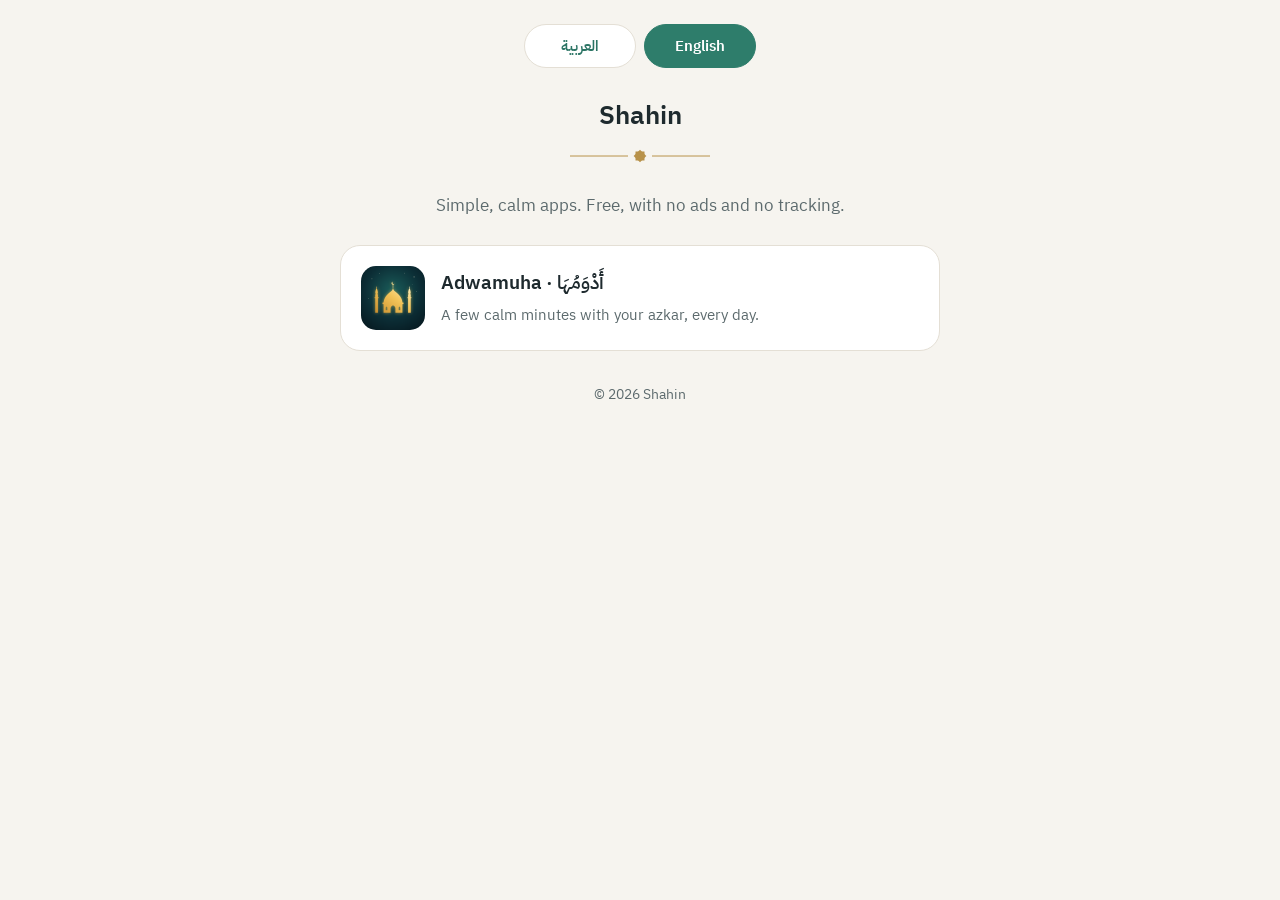
==== index.html @ 7285d350 "Privacy and support pages for Adwamuha" ====
<!doctype html>
<html lang="ar" dir="rtl" data-title-ar="تطبيقات Shahin" data-title-en="Apps by Shahin">
<head>
  <meta charset="utf-8">
  <meta name="viewport" content="width=device-width, initial-scale=1">
  <title>Apps by Shahin</title>
  <meta name="description" content="Simple, calm apps by Shahin. Free, with no ads and no tracking.">
  <link rel="icon" href="assets/favicon.png">
  <link rel="apple-touch-icon" href="assets/apple-touch-icon.png">
  <link rel="stylesheet" href="assets/style.css">
  <script src="assets/lang.js"></script>
</head>
<body>
<main>
  <div class="lang-switch" role="group" aria-label="Language / اللغة">
    <button type="button" data-set-lang="ar" lang="ar">العربية</button>
    <button type="button" data-set-lang="en" lang="en">English</button>
  </div>

  <header class="app-head">
    <h1 lang="en" dir="ltr">Shahin</h1>
    <svg class="ornament" width="140" height="14" viewBox="0 0 140 14" aria-hidden="true">
      <path d="M0 7h58M82 7h58" stroke="currentColor" stroke-width="1"/>
      <g transform="translate(70 7)" fill="currentColor">
        <rect x="-4.5" y="-4.5" width="9" height="9"/>
        <rect x="-4.5" y="-4.5" width="9" height="9" transform="rotate(45)"/>
      </g>
    </svg>
  </header>

  <div class="only-ar" lang="ar" dir="rtl">
    <p class="tagline">تطبيقات بسيطة وهادئة، مجانية وبلا إعلانات ولا تتبّع.</p>
    <section class="card">
      <a class="app-link" href="adwamuha/" data-keep-lang>
        <img src="adwamuha/icon.png" width="64" height="64" alt="">
        <div><strong>أَدْوَمُهَا</strong><span>دقائق هادئة مع أذكارك كل يوم.</span></div>
      </a>
    </section>
  </div>

  <div class="only-en" lang="en" dir="ltr">
    <p class="tagline">Simple, calm apps. Free, with no ads and no tracking.</p>
    <section class="card">
      <a class="app-link" href="adwamuha/" data-keep-lang>
        <img src="adwamuha/icon.png" width="64" height="64" alt="">
        <div><strong>Adwamuha · أَدْوَمُهَا</strong><span>A few calm minutes with your azkar, every day.</span></div>
      </a>
    </section>
  </div>

  <footer>© 2026 Shahin</footer>
</main>
</body>
</html>
---- assets/style.css ----
/* Shahin app pages. Same calm look as the apps: warm paper, soft green, a touch of gold.
   No external requests: fonts are served from this site (OFL licences next to them). */

@font-face {
  font-family: 'IBM Plex Sans Arabic';
  src: url('fonts/IBMPlexSansArabic_400Regular.ttf') format('truetype');
  font-weight: 400;
  font-display: swap;
}
@font-face {
  font-family: 'IBM Plex Sans Arabic';
  src: url('fonts/IBMPlexSansArabic_600SemiBold.ttf') format('truetype');
  font-weight: 600;
  font-display: swap;
}
@font-face {
  font-family: 'Amiri Quran';
  src: url('fonts/AmiriQuran_400Regular.ttf') format('truetype');
  font-display: swap;
}

:root {
  color-scheme: light dark;
  --bg: #f6f4ef;
  --surface: #ffffff;
  --surface-alt: #efebe3;
  --text: #1e2a2e;
  --text-2: #5c6a6d;
  --accent: #2e7d6b;
  --accent-text: #2b7464;
  --on-accent: #ffffff;
  --accent-soft: #e3f1ec;
  --gold: #b8924a;
  --border: #e4dfd5;
}
@media (prefers-color-scheme: dark) {
  :root {
    --bg: #0f1517;
    --surface: #172024;
    --surface-alt: #1e292e;
    --text: #e9edec;
    --text-2: #9dabaa;
    --accent: #62bba5;
    --accent-text: #62bba5;
    --on-accent: #0f1517;
    --accent-soft: #1d3631;
    --gold: #d4b26e;
    --border: #263236;
  }
}

* { box-sizing: border-box; }

html { -webkit-text-size-adjust: 100%; }

body {
  margin: 0;
  background: var(--bg);
  color: var(--text);
  font-family: 'IBM Plex Sans Arabic', system-ui, -apple-system, 'Segoe UI', Roboto, sans-serif;
  font-size: 17px;
  line-height: 1.75;
}

main {
  max-width: 640px;
  margin: 0 auto;
  padding: 24px 20px 48px;
}

a { color: var(--accent-text); text-underline-offset: 3px; }
a:focus-visible, button:focus-visible { outline: 2px solid var(--accent); outline-offset: 3px; }

/* Language switch. Shown only when JavaScript can switch; without it both languages show. */
.lang-switch {
  display: none;
  gap: 8px;
  justify-content: center;
  margin-bottom: 28px;
}
html[data-lang] .lang-switch { display: flex; }
.lang-switch button {
  font: inherit;
  font-size: 15px;
  font-weight: 600;
  min-height: 44px;
  min-width: 112px;
  padding: 0 20px;
  border-radius: 999px;
  border: 1px solid var(--border);
  background: var(--surface);
  color: var(--accent-text);
  cursor: pointer;
}
.lang-switch button[aria-pressed='true'] {
  background: var(--accent);
  border-color: var(--accent);
  color: var(--on-accent);
}

html[data-lang='ar'] .only-en,
html[data-lang='en'] .only-ar { display: none; }

/* Header: icon, name, ornament (line · star · line) */
.app-head { text-align: center; margin-bottom: 28px; }
.app-icon {
  width: 96px;
  height: 96px;
  border-radius: 22px;
  box-shadow: 0 6px 20px rgba(30, 42, 46, 0.12);
}
.app-name {
  font-family: 'Amiri Quran', 'IBM Plex Sans Arabic', serif;
  font-weight: 400;
  font-size: 40px;
  line-height: 1.6;
  margin: 12px 0 0;
}
.app-name .latin {
  display: block;
  font-family: 'IBM Plex Sans Arabic', system-ui, sans-serif;
  font-size: 17px;
  font-weight: 600;
  color: var(--text-2);
  letter-spacing: 0.04em;
}
.ornament { display: block; margin: 14px auto 0; color: var(--gold); }

.tagline { text-align: center; color: var(--text-2); margin: 0 0 24px; }

/* Hadith card */
.hadith {
  text-align: center;
  background: var(--accent-soft);
  border-radius: 20px;
  padding: 20px;
  margin: 0 0 28px;
}
.hadith q {
  display: block;
  font-family: 'Amiri Quran', 'IBM Plex Sans Arabic', serif;
  font-size: 26px;
  line-height: 2;
  quotes: '«' '»';
}
.hadith .meaning { display: block; margin-top: 4px; }
.hadith cite { display: block; font-style: normal; font-size: 15px; color: var(--text-2); margin-top: 6px; }

/* Cards and sections */
.card {
  background: var(--surface);
  border: 1px solid var(--border);
  border-radius: 20px;
  padding: 20px;
  margin: 0 0 16px;
}
.card.summary { border-color: var(--accent); }
h1 { font-size: 26px; line-height: 1.5; margin: 0 0 4px; text-align: center; }
h2 { font-size: 19px; line-height: 1.5; margin: 0 0 8px; }
.card p, .card ul { margin: 0 0 10px; }
.card > :last-child { margin-bottom: 0; }
.card ul { padding-inline-start: 22px; }
.card li { margin-bottom: 4px; }
.muted { color: var(--text-2); font-size: 15px; }
.center { text-align: center; }

.facts {
  list-style: none;
  padding: 0 !important;
  margin: 0;
  display: grid;
  gap: 8px;
}
.facts li {
  display: flex;
  gap: 10px;
  align-items: baseline;
}
.facts li::before {
  content: '✓';
  color: var(--accent-text);
  font-weight: 600;
  flex: none;
}

/* FAQ */
details {
  border-top: 1px solid var(--border);
  padding: 12px 0;
}
details:first-of-type { border-top: 0; padding-top: 0; }
summary {
  font-weight: 600;
  cursor: pointer;
  min-height: 32px;
  list-style-position: outside;
}
details p { margin: 8px 0 0; }

/* Buttons and footer */
.button {
  display: inline-flex;
  align-items: center;
  justify-content: center;
  min-height: 48px;
  padding: 0 24px;
  border-radius: 999px;
  background: var(--accent);
  color: var(--on-accent);
  font-weight: 600;
  text-decoration: none;
}
.links { display: flex; flex-wrap: wrap; gap: 8px 20px; justify-content: center; margin: 24px 0 0; }
footer { text-align: center; color: var(--text-2); font-size: 14px; margin-top: 32px; }

/* App list on the home page */
.app-link {
  display: flex;
  align-items: center;
  gap: 16px;
  color: inherit;
  text-decoration: none;
}
.app-link img { width: 64px; height: 64px; border-radius: 15px; flex: none; }
.app-link strong { display: block; font-size: 19px; }
.app-link span { color: var(--text-2); font-size: 15px; }
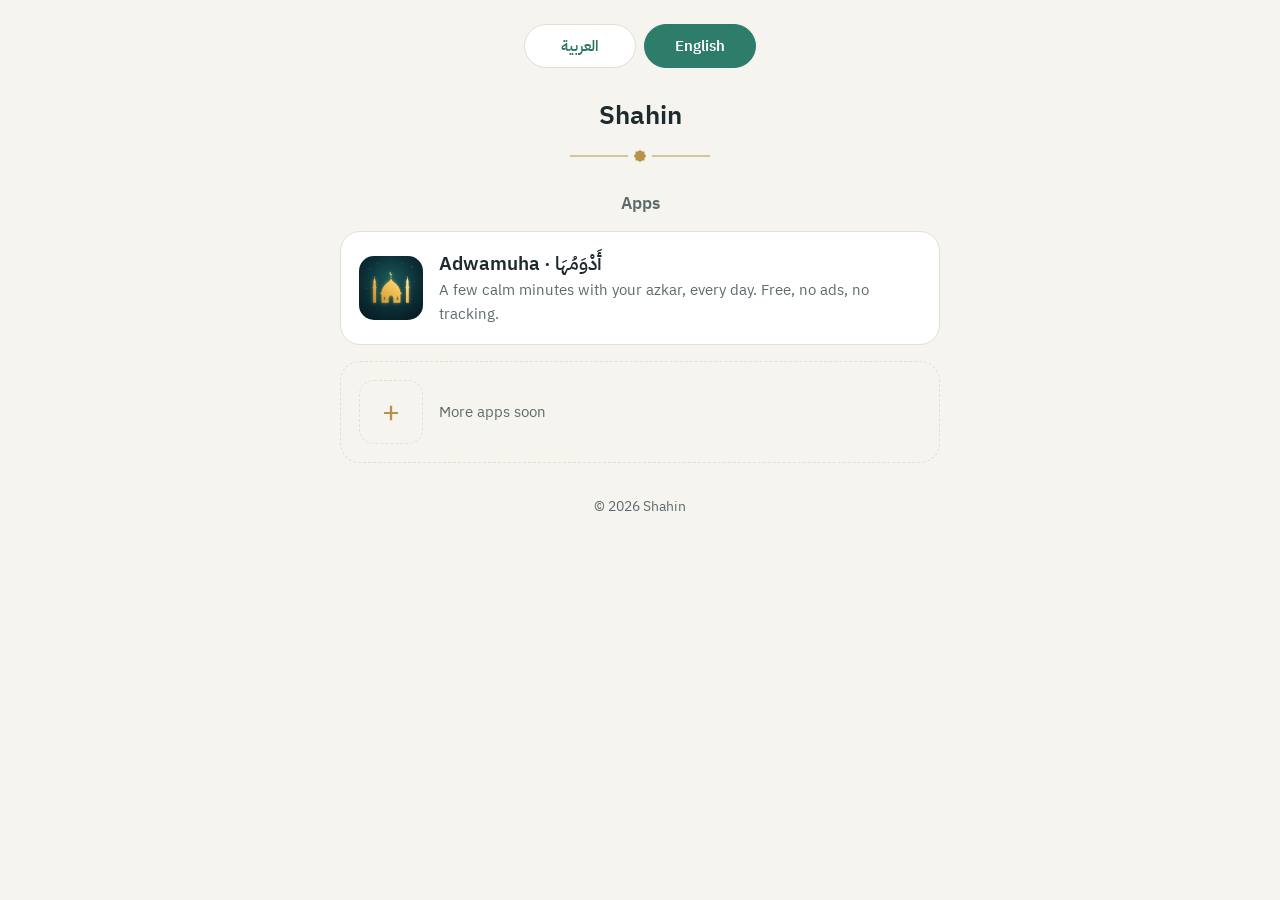
==== commit d902c858: "Privacy and support pages for Adwamuha" ====
--- a/index.html
+++ b/index.html
@@ -4,7 +4,7 @@
   <meta charset="utf-8">
   <meta name="viewport" content="width=device-width, initial-scale=1">
   <title>Apps by Shahin</title>
-  <meta name="description" content="Simple, calm apps by Shahin. Free, with no ads and no tracking.">
+  <meta name="description" content="Apps by Shahin, with the support and privacy pages for each app.">
   <link rel="icon" href="assets/favicon.png">
   <link rel="apple-touch-icon" href="assets/apple-touch-icon.png">
   <link rel="stylesheet" href="assets/style.css">
@@ -28,25 +28,28 @@
     </svg>
   </header>
 
-  <div class="only-ar" lang="ar" dir="rtl">
-    <p class="tagline">تطبيقات بسيطة وهادئة، مجانية وبلا إعلانات ولا تتبّع.</p>
-    <section class="card">
-      <a class="app-link" href="adwamuha/" data-keep-lang>
-        <img src="adwamuha/icon.png" width="64" height="64" alt="">
-        <div><strong>أَدْوَمُهَا</strong><span>دقائق هادئة مع أذكارك كل يوم.</span></div>
-      </a>
-    </section>
-  </div>
+  <h2 class="apps-title"><span class="only-ar" lang="ar">التطبيقات</span><span class="only-en" lang="en">Apps</span></h2>
 
-  <div class="only-en" lang="en" dir="ltr">
-    <p class="tagline">Simple, calm apps. Free, with no ads and no tracking.</p>
-    <section class="card">
-      <a class="app-link" href="adwamuha/" data-keep-lang>
-        <img src="adwamuha/icon.png" width="64" height="64" alt="">
-        <div><strong>Adwamuha · أَدْوَمُهَا</strong><span>A few calm minutes with your azkar, every day.</span></div>
-      </a>
-    </section>
-  </div>
+  <!-- One card per app, one per row. To add an app: copy an <a class="app-card"> block and change
+       its link, icon, names and line. The "coming soon" card stays last; remove it if you like. -->
+  <nav class="apps" aria-label="Apps">
+    <a class="app-card" href="adwamuha/" data-keep-lang>
+      <img src="adwamuha/icon.png" width="64" height="64" alt="">
+      <div>
+        <strong class="only-ar" lang="ar">أَدْوَمُهَا</strong>
+        <strong class="only-en" lang="en">Adwamuha · أَدْوَمُهَا</strong>
+        <span class="only-ar" lang="ar">دقائق هادئة مع أذكارك كل يوم. مجاني، بلا إعلانات ولا تتبّع.</span>
+        <span class="only-en" lang="en">A few calm minutes with your azkar, every day. Free, no ads, no tracking.</span>
+      </div>
+    </a>
+    <div class="app-card soon" aria-hidden="true">
+      <span class="soon-icon">+</span>
+      <div>
+        <span class="only-ar" lang="ar">تطبيقات أخرى قريبًا</span>
+        <span class="only-en" lang="en">More apps soon</span>
+      </div>
+    </div>
+  </nav>
 
   <footer>© 2026 Shahin</footer>
 </main>
--- a/assets/style.css
+++ b/assets/style.css
@@ -213,14 +213,57 @@
 .links { display: flex; flex-wrap: wrap; gap: 8px 20px; justify-content: center; margin: 24px 0 0; }
 footer { text-align: center; color: var(--text-2); font-size: 14px; margin-top: 32px; }
 
-/* App list on the home page */
-.app-link {
+/* "Apps by Shahin" link at the top of each app page, so every page leads back to the list of apps. */
+.crumb {
+  display: flex;
+  justify-content: center;
+  gap: 8px;
+  font-size: 14px;
+  color: var(--text-2);
+  margin: -12px 0 20px;
+}
+.crumb a { color: var(--text-2); }
+
+.apps-title { text-align: center; font-size: 17px; color: var(--text-2); font-weight: 600; margin: 8px 0 14px; }
+
+/* App cards on the home page: one app per row. */
+.apps {
+  display: grid;
+  gap: 16px;
+}
+.app-card {
   display: flex;
   align-items: center;
   gap: 16px;
+  padding: 18px;
+  background: var(--surface);
+  border: 1px solid var(--border);
+  border-radius: 20px;
   color: inherit;
   text-decoration: none;
-}
-.app-link img { width: 64px; height: 64px; border-radius: 15px; flex: none; }
-.app-link strong { display: block; font-size: 19px; }
-.app-link span { color: var(--text-2); font-size: 15px; }
+  transition: transform 0.2s ease, box-shadow 0.2s ease, border-color 0.2s ease;
+}
+a.app-card:hover {
+  transform: translateY(-2px);
+  border-color: var(--accent);
+  box-shadow: 0 10px 24px rgba(30, 42, 46, 0.1);
+}
+@media (prefers-reduced-motion: reduce) {
+  .app-card, a.app-card:hover { transition: none; transform: none; }
+}
+.app-card img { width: 64px; height: 64px; border-radius: 15px; flex: none; }
+.app-card strong { display: block; font-size: 19px; line-height: 1.5; }
+.app-card span { display: block; color: var(--text-2); font-size: 15px; line-height: 1.6; }
+.app-card.soon { background: transparent; border: 1.5px dashed var(--border); }
+.soon-icon {
+  flex: none;
+  width: 64px;
+  height: 64px;
+  border-radius: 15px;
+  border: 1.5px dashed var(--border);
+  display: flex !important;
+  align-items: center;
+  justify-content: center;
+  font-size: 30px !important;
+  color: var(--gold) !important;
+}
